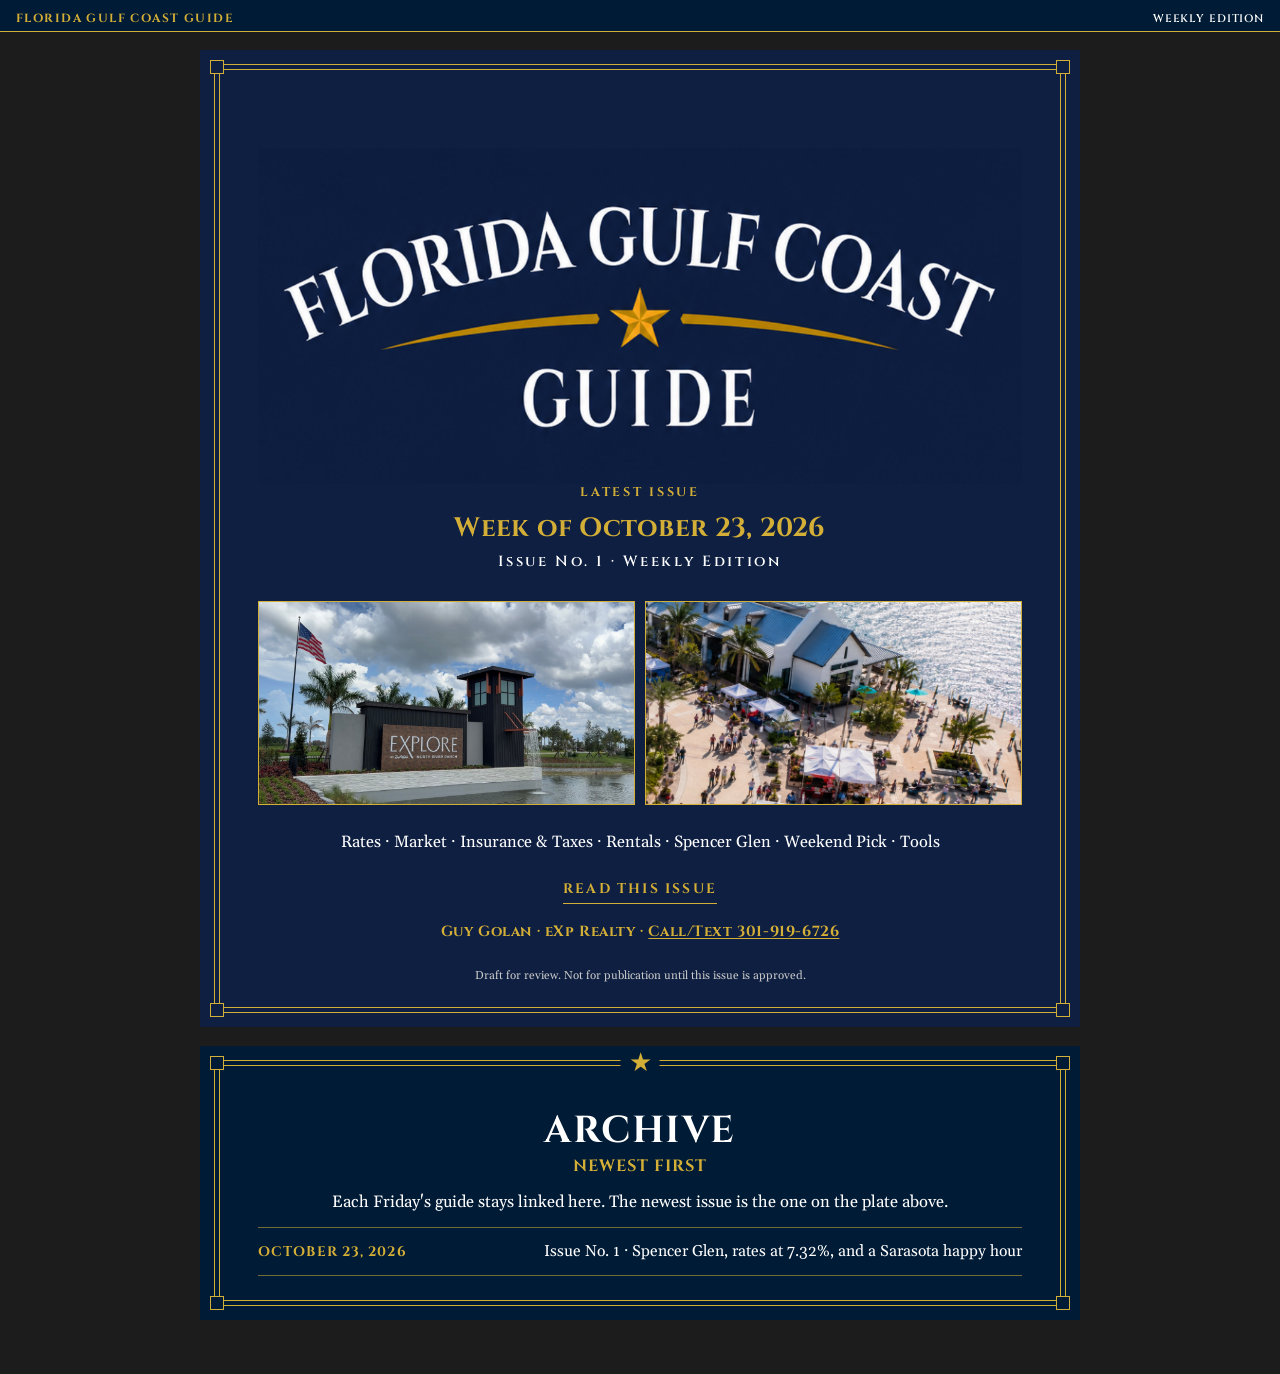
==== index.html @ c6693335 "Add the first web edition of the Gulf Coast Guide Publish the October 23, 2026 issue as static HTML " ====
<!DOCTYPE html>
<html lang="en">
<head>
  <meta charset="utf-8">
  <meta name="viewport" content="width=device-width, initial-scale=1">
  <meta name="robots" content="noindex">
  <meta name="theme-color" content="#001B35">
  <meta name="description" content="Guy Golan's weekly Florida Gulf Coast Guide. Latest issue: week of October 23, 2026.">
  <title>Florida Gulf Coast Guide</title>
  <link rel="stylesheet" href="css/guide.css">
</head>
<body>
  <a class="skip" href="#latest">Skip to the latest issue</a>
  <header class="mast">
    <div class="bar">
      <a class="brand" href="index.html">Florida Gulf Coast Guide</a>
      <p class="bar-meta">Weekly edition</p>
    </div>
  </header>
  <main>
    <article class="plate cover" id="latest">
      <span class="corners" aria-hidden="true"><i></i><i></i><i></i><i></i></span>
      <div class="lead-space"></div>
      <img class="wordmark" src="assets/a_wordmark.png" width="1275" height="560" alt="Florida Gulf Coast Guide">
      <p class="kicker">Latest issue</p>
      <h1>Week of October 23, 2026</h1>
      <p class="issueline">Issue No. 1 · Weekly Edition</p>
      <div class="photos">
        <img src="issues/2026-10-23/images/a_photo_explore.png" width="622" height="354" alt="House with a metal roof and a dock on a canal, palms along the seawall">
        <img src="issues/2026-10-23/images/a_photo_aerial.png" width="676" height="214" alt="Aerial view of a coastal neighborhood with pools and docks">
      </div>
      <p class="contents-line">Rates · Market · Insurance &amp; Taxes · Rentals · Spencer Glen · Weekend Pick · Tools</p>
      <p class="enter-wrap"><a class="enter" href="issues/2026-10-23/index.html">Read this issue</a></p>
      <p class="byline">Guy Golan · eXp Realty · <a href="tel:+13019196726">Call/Text 301-919-6726</a></p>
      <p class="sources">Draft for review. Not for publication until this issue is approved.</p>
    </article>

    <article class="plate" id="archive">
      <span class="star" aria-hidden="true">★</span>
      <span class="corners" aria-hidden="true"><i></i><i></i><i></i><i></i></span>
      <h1>Archive</h1>
      <h2>Newest first</h2>
      <p class="archive-intro">Each Friday's guide stays linked here. The newest issue is the one on the plate above.</p>
      <ol class="archive-list">
        <li>
          <a href="issues/2026-10-23/index.html">
            <span class="when">October 23, 2026</span>
            <span class="what">Issue No. 1 · Spencer Glen, rates at 7.32%, and a Sarasota happy hour</span>
          </a>
        </li>
      </ol>
    </article>
  </main>
</body>
</html>
---- css/guide.css ----
/* Florida Gulf Coast Guide
   Interior #001B35, cover #0E1F41, gold #D4AF37.
   Double gold frame. One star, top center, on interior pages only.
   Photos keep a gold border and stay inside the frame. */

@font-face {
  font-family: Cinzel;
  font-style: normal;
  font-weight: 600;
  font-display: swap;
  src: url("../fonts/cinzel-600.woff2") format("woff2");
}
@font-face {
  font-family: Cinzel;
  font-style: normal;
  font-weight: 700;
  font-display: swap;
  src: url("../fonts/cinzel-700.woff2") format("woff2");
}
@font-face {
  font-family: Gelasio;
  font-style: normal;
  font-weight: 400;
  font-display: swap;
  src: url("../fonts/gelasio-400.woff2") format("woff2");
}
@font-face {
  font-family: Gelasio;
  font-style: normal;
  font-weight: 700;
  font-display: swap;
  src: url("../fonts/gelasio-700.woff2") format("woff2");
}
@font-face {
  font-family: Gelasio;
  font-style: italic;
  font-weight: 400;
  font-display: swap;
  src: url("../fonts/gelasio-400italic.woff2") format("woff2");
}

:root {
  --navy: #001b35;
  --cover: #0e1f41;
  --gold: #d4af37;
  --cream: #f3e9d2;
  --ink: #ffffff;
  --muted: #c9c9c9;
  --slot: #0a2a4a;
  --rule: #3b5170;
  --surround: #1c1c1c;
  --plate: var(--navy);
  color-scheme: dark;
}

* { box-sizing: border-box; }

html { scroll-padding-top: 96px; }

body {
  margin: 0;
  background: var(--surround);
  color: var(--ink);
  font-family: Gelasio, Georgia, "Times New Roman", serif;
  font-size: 16.5px;
  line-height: 1.45;
}

img { max-width: 100%; height: auto; }

a { color: inherit; }

:focus-visible {
  outline: 2px solid var(--gold);
  outline-offset: 3px;
}

::selection {
  background: var(--gold);
  color: var(--navy);
}

.skip {
  position: absolute;
  left: 8px;
  top: 8px;
  transform: translateY(-140%);
  background: var(--gold);
  color: var(--navy);
  font-family: Cinzel, Georgia, serif;
  font-weight: 700;
  padding: 6px 10px;
  z-index: 40;
}
.skip:focus { transform: none; }

/* Site chrome sits outside the plates. */
.mast {
  position: sticky;
  top: 0;
  z-index: 20;
  background: var(--navy);
  border-bottom: 1px solid var(--gold);
}

.bar {
  display: flex;
  justify-content: space-between;
  align-items: baseline;
  gap: 10px 16px;
  flex-wrap: wrap;
  padding: 10px 16px 4px;
}

.brand {
  font-family: Cinzel, Georgia, serif;
  font-weight: 700;
  color: var(--gold);
  text-decoration: none;
  letter-spacing: 0.12em;
  text-transform: uppercase;
  font-size: 0.74rem;
}

.bar-meta {
  margin: 0;
  font-family: Cinzel, Georgia, serif;
  font-size: 0.68rem;
  letter-spacing: 0.08em;
  text-transform: uppercase;
  color: var(--ink);
}

.toc {
  display: flex;
  gap: 16px;
  overflow-x: auto;
  padding: 6px 16px 10px;
  scrollbar-width: thin;
  scrollbar-color: var(--gold) transparent;
}

.toc a {
  flex: 0 0 auto;
  font-family: Cinzel, Georgia, serif;
  font-size: 0.68rem;
  font-weight: 600;
  letter-spacing: 0.08em;
  text-transform: uppercase;
  text-decoration: none;
  color: #f3f3f3;
  padding: 4px 0;
}

.toc a:hover,
.toc a:focus-visible { color: var(--gold); }

@media (max-width: 720px) {
  html { scroll-padding-top: 148px; }
  .bar {
    flex-direction: column;
    align-items: flex-start;
    gap: 2px;
    padding: 8px 12px 2px;
  }
  .brand,
  .bar-meta {
    letter-spacing: 0.04em;
    font-size: 0.68rem;
    white-space: nowrap;
  }
  .toc {
    flex-wrap: wrap;
    row-gap: 2px;
    column-gap: 12px;
    padding: 4px 12px 8px;
  }
}

main { padding-bottom: 36px; }

/* Magazine plate */
.plate {
  --plate: var(--navy);
  position: relative;
  width: min(880px, calc(100% - 20px));
  margin: 18px auto;
  background: var(--plate);
  color: var(--ink);
  padding: 46px 18px 32px;
  container-type: inline-size;
  container-name: plate;
}

.plate.cover { --plate: var(--cover); }

.plate::before,
.plate::after {
  content: "";
  position: absolute;
  border: 1px solid var(--gold);
  pointer-events: none;
  z-index: 3;
}

.plate::before { inset: 8px; }
.plate::after { inset: 12px; }

.corners {
  position: absolute;
  inset: 5px;
  pointer-events: none;
  z-index: 4;
}

.corners i {
  position: absolute;
  width: 11px;
  height: 11px;
  border: 1px solid var(--gold);
  background: var(--plate);
}

.corners i:nth-child(1) { top: 0; left: 0; }
.corners i:nth-child(2) { top: 0; right: 0; }
.corners i:nth-child(3) { bottom: 0; left: 0; }
.corners i:nth-child(4) { bottom: 0; right: 0; }

.star {
  position: absolute;
  top: 1px;
  left: 50%;
  transform: translateX(-50%);
  z-index: 5;
  color: var(--gold);
  background: var(--plate);
  font-family: Georgia, "Times New Roman", serif;
  font-size: 22px;
  line-height: 1;
  padding: 0 7px;
}

@media (min-width: 800px) {
  .plate { padding: 62px 58px 44px; }
  .plate::before { inset: 14px; }
  .plate::after { inset: 19px; }
  .corners { inset: 10px; }
  .corners i { width: 14px; height: 14px; }
  .star { top: 4px; font-size: 26px; padding: 0 8px; }
}

@media (min-width: 960px) {
  .plate.sheet {
    min-height: 1138px;
    display: flex;
    flex-direction: column;
  }
  .plate.sheet .sources { margin-top: auto; }
}

.kicker,
.plate h1,
.plate h2,
.panel h3,
.label,
.big,
.name,
.pull,
.labs,
.disclaimer,
.issueline,
.byline,
.enter,
.tag,
.ix-title,
.when {
  font-family: Cinzel, Georgia, serif;
  font-weight: 700;
}

.kicker {
  margin: 0;
  text-align: center;
  color: var(--gold);
  letter-spacing: 0.22em;
  text-transform: uppercase;
  font-size: 0.78rem;
}

.plate h1 {
  margin: 2px 0 0;
  text-align: center;
  text-transform: uppercase;
  letter-spacing: 0.04em;
  font-size: clamp(1.55rem, 4.4vw, 2.35rem);
  line-height: 1.12;
  text-wrap: balance;
}

.plate h2 {
  margin: 4px 0 14px;
  text-align: center;
  text-transform: uppercase;
  color: var(--gold);
  letter-spacing: 0.06em;
  font-size: clamp(0.82rem, 2vw, 1.02rem);
  line-height: 1.3;
  text-wrap: balance;
}

.feature-page h1 { font-size: clamp(1.45rem, 3.6vw, 2.05rem); }
.feature-page h2 { margin-bottom: 4px; }

.cover h1 {
  text-transform: none;
  color: var(--gold);
  font-size: clamp(1.25rem, 3vw, 1.65rem);
  margin-top: 12px;
  letter-spacing: 0.01em;
}

.subdeck {
  margin: 0 0 14px;
  text-align: center;
  font-style: italic;
  color: #e9dcb0;
  font-size: 1.02rem;
}

.lead-space { height: 8px; }
@media (min-width: 800px) {
  .lead-space { height: 36px; }
}

.wordmark { display: block; width: 100%; height: auto; }

.issueline {
  margin: 8px 0 0;
  text-align: center;
  letter-spacing: 0.18em;
  font-size: 0.92rem;
  font-weight: 600;
}

.photos {
  display: grid;
  grid-template-columns: 1fr 1fr;
  gap: 10px;
  margin-top: 28px;
}

.photos img {
  width: 100%;
  aspect-ratio: 1.84 / 1;
  object-fit: cover;
  border: 1.5px solid var(--gold);
  display: block;
}

.contents-line,
.byline {
  text-align: center;
}

.contents-line {
  margin: 26px 0 0;
  font-size: 1.02rem;
}

.byline {
  margin: 16px 0 0;
  color: var(--gold);
  letter-spacing: 0.04em;
  font-size: 0.92rem;
}

.byline a,
.contact a,
.hours a,
.url a,
.also a {
  color: var(--gold);
  text-underline-offset: 2px;
}

.enter-wrap { text-align: center; margin-top: 22px; }

.enter {
  display: inline-block;
  color: var(--gold);
  text-decoration: none;
  letter-spacing: 0.16em;
  text-transform: uppercase;
  font-size: 0.86rem;
  border-bottom: 1px solid var(--gold);
  padding-bottom: 3px;
}

.enter:hover { color: var(--ink); }

.sources {
  margin: 18px 0 0;
  padding-top: 8px;
  text-align: center;
  color: var(--muted);
  font-size: 0.72rem;
  line-height: 1.35;
}

/* Gold outline panels used on the data pages in v8. */
.panel {
  border: 1.5px solid var(--gold);
  padding: 9px 12px;
  min-width: 0;
}

.panel h3 {
  margin: 0 0 4px;
  color: var(--gold);
  text-transform: uppercase;
  letter-spacing: 0.04em;
  font-size: 0.86rem;
  line-height: 1.25;
}

.panel p { margin: 0; }
.panel a { color: var(--gold); text-underline-offset: 2px; }

.stack { display: grid; gap: 10px; }
.g2, .g3 { display: grid; gap: 10px; }

.center { text-align: center; }

.big {
  color: var(--gold);
  font-size: clamp(1.7rem, 4vw, 2.15rem);
  line-height: 1.05;
  margin: 2px 0 4px;
}

.name {
  color: var(--gold);
  font-size: 1.12rem;
  margin: 0 0 2px;
}

.tag {
  color: var(--gold);
  font-size: 0.72rem;
  font-weight: 700;
  letter-spacing: 0.03em;
  border: 1px solid var(--gold);
  padding: 0 4px;
  line-height: 1.45;
  white-space: normal;
}

.headshot {
  width: 100%;
  max-width: 260px;
  height: auto;
  display: block;
  margin-inline: auto;
  border: 1.5px solid var(--gold);
}

.namecard { margin-top: 8px; }

.contact {
  margin: 8px 0 0;
  text-align: center;
  font-size: 0.98rem;
}

.profile { display: grid; gap: 0; }
.profile > .panel:first-child { margin-bottom: 10px; }

.index { display: grid; }

.index a {
  display: flex;
  gap: 10px;
  align-items: flex-start;
  text-decoration: none;
  color: inherit;
  padding: 5px 0;
}

.index a:hover .ix-title,
.index a:focus-visible .ix-title { color: var(--gold); }

.mark {
  width: 1.5rem;
  flex: 0 0 1.5rem;
  color: var(--gold);
  font-size: 1.15rem;
  line-height: 1.2;
  text-align: center;
  font-family: Georgia, "Segoe UI Symbol", "Noto Sans Symbols 2", sans-serif;
}

.ix-title {
  display: block;
  font-size: 0.86rem;
  letter-spacing: 0.04em;
  text-transform: uppercase;
}

.ix-deck { display: block; font-size: 0.98rem; }

table { border-collapse: collapse; }

.kv { width: 100%; font-size: 0.98rem; }
.kv td {
  border-bottom: 1px solid var(--rule);
  padding: 4px 4px 4px 0;
  vertical-align: top;
  text-align: left;
}
.kv td:first-child { width: 46%; padding-right: 8px; }
.kv tr:last-child td { border-bottom: 0; }

.scroll { max-width: 100%; overflow-x: auto; }

.rents {
  width: 100%;
  min-width: 540px;
  font-size: 0.95rem;
}
.rents th,
.rents td {
  border-bottom: 1px solid var(--rule);
  padding: 4px 6px 4px 0;
  text-align: left;
  vertical-align: top;
}
.rents th {
  color: var(--gold);
  font-family: Cinzel, Georgia, serif;
  font-weight: 700;
  font-size: 0.72rem;
  letter-spacing: 0.04em;
}
.rents tr:last-child td { border-bottom: 0; }

.pending-note { margin-top: 6px; font-size: 0.92rem; }

.chart {
  display: flex;
  align-items: flex-end;
  justify-content: space-around;
  height: 188px;
  border-bottom: 1.5px solid var(--gold);
  padding: 0 6px;
  margin-top: 8px;
}

.chart-bar {
  width: 22%;
  max-width: 84px;
  display: flex;
  flex-direction: column;
  align-items: center;
  justify-content: flex-end;
  text-align: center;
}

.val {
  font-weight: 700;
  font-size: 0.86rem;
  line-height: 1.2;
}

.col {
  display: block;
  width: 100%;
  margin-top: 4px;
  min-height: 3px;
}
.col.gold { background: var(--gold); }
.col.cream { background: var(--cream); }

.labs {
  display: flex;
  justify-content: space-around;
  text-align: center;
  gap: 6px;
  margin-top: 6px;
  font-size: 0.7rem;
  font-weight: 600;
  letter-spacing: 0.03em;
  line-height: 1.25;
}
.labs span { flex: 1; }

.disclaimer {
  text-align: center;
  color: var(--gold);
  font-size: 0.78rem;
  letter-spacing: 0.04em;
  margin: 8px 0 0;
}

.chart-note { margin-top: 8px; }

/* Feature pages: open type, no panels around the story. */
.feature {
  display: flex;
  flex-direction: column;
  gap: 16px;
  margin-top: 12px;
}

figure { margin: 0; }

figcaption {
  margin-top: 5px;
  font-family: Cinzel, Georgia, serif;
  font-weight: 600;
  font-size: 0.7rem;
  letter-spacing: 0.08em;
  color: var(--gold);
  line-height: 1.35;
}

.frame-img {
  display: block;
  width: 100%;
  object-fit: cover;
  border: 1px solid var(--gold);
  background: var(--slot);
}

.hero .frame-img { aspect-ratio: 4.3 / 2.55; }
.club .frame-img { aspect-ratio: 3.3 / 3; }
.streets .frame-img { aspect-ratio: 3.9 / 1.48; }

.ph {
  border: 1px solid var(--gold);
  background: var(--slot);
  color: var(--gold);
  display: flex;
  align-items: center;
  justify-content: center;
  text-align: center;
  font-family: Cinzel, Georgia, serif;
  font-weight: 600;
  font-size: 0.92rem;
  letter-spacing: 0.03em;
  line-height: 1.35;
  padding: 12px;
}

.dish .ph { aspect-ratio: 3.95 / 3.35; min-height: 180px; }
.cocktail .ph { aspect-ratio: 3.55 / 2.45; min-height: 150px; }
.room .ph { min-height: 92px; }

.label {
  margin: 0 0 4px;
  color: var(--gold);
  font-size: 0.78rem;
  letter-spacing: 0.16em;
  text-transform: uppercase;
}

.copy p { margin: 0; }

.rule {
  display: block;
  width: 7.2rem;
  border: 0;
  border-top: 1px solid var(--gold);
  margin: 10px 0;
}

.dropcap {
  float: left;
  font-family: Cinzel, Georgia, serif;
  font-weight: 700;
  color: var(--gold);
  font-size: 2.65rem;
  line-height: 0.78;
  padding: 0.1em 0.08em 0 0;
}

.pull {
  margin: 14px 0 0;
  padding: 8px 2px;
  border-top: 1px solid var(--gold);
  border-bottom: 1px solid var(--gold);
  color: var(--gold);
  text-align: center;
  font-size: 0.95rem;
  line-height: 1.35;
  letter-spacing: 0.02em;
}

.note {
  text-align: center;
  color: var(--gold);
  font-style: italic;
  font-size: 0.92rem;
}

.tool {
  display: flex;
  gap: 14px;
  align-items: center;
}

.qr {
  width: 112px;
  height: 112px;
  flex: 0 0 112px;
  border: 2px solid var(--gold);
  background: #fff;
  object-fit: contain;
}

.qr.pending {
  display: flex;
  align-items: center;
  justify-content: center;
  text-align: center;
  border-style: dashed;
  background: var(--slot);
  color: var(--gold);
  font-family: Cinzel, Georgia, serif;
  font-weight: 700;
  font-size: 0.68rem;
  letter-spacing: 0.04em;
  line-height: 1.3;
  padding: 6px;
}

.url {
  margin-top: 4px;
  color: var(--gold);
  font-size: 0.78rem;
  overflow-wrap: anywhere;
}

.archive-intro { margin: 0 0 8px; text-align: center; }

.archive-list {
  list-style: none;
  margin: 12px 0 0;
  padding: 0;
}

.archive-list a {
  display: flex;
  flex-direction: column;
  gap: 2px;
  text-decoration: none;
  padding: 12px 0;
  border-top: 1px solid rgba(212, 175, 55, 0.55);
}

.archive-list li:last-child a { border-bottom: 1px solid rgba(212, 175, 55, 0.55); }

.when {
  color: var(--gold);
  letter-spacing: 0.08em;
  text-transform: uppercase;
  font-size: 0.86rem;
}

.what { font-size: 0.98rem; }

.archive-list a:hover .when { color: var(--ink); }

@container plate (max-width: 460px) {
  .qr { width: 92px; height: 92px; flex-basis: 92px; }
  .photos { gap: 8px; }
  .val { font-size: 0.75rem; }
  .labs { font-size: 0.62rem; }
}

@container plate (min-width: 640px) {
  .g2 { grid-template-columns: 1fr 1fr; }
  .contents {
    display: grid;
    grid-template-columns: 1fr 2.05fr;
    gap: 22px;
    align-items: start;
  }
  .archive-list a {
    flex-direction: row;
    justify-content: space-between;
    align-items: baseline;
    gap: 18px;
  }
  .room .ph { aspect-ratio: 4.2 / 1; min-height: 0; }
}

@container plate (max-width: 639px) {
  .rents { min-width: 0; font-size: 0.95rem; }
  .rents thead { display: none; }
  .rents,
  .rents tbody,
  .rents tr,
  .rents td { display: block; width: auto; }
  .rents tr {
    padding: 8px 0 6px;
    border-bottom: 1px solid var(--rule);
  }
  .rents tr:last-child { border-bottom: 0; padding-bottom: 0; }
  .rents td {
    border: 0;
    padding: 1px 0 1px 6.2rem;
    position: relative;
    min-height: 1.2em;
  }
  .rents td:first-child {
    padding-left: 0;
    font-family: Cinzel, Georgia, serif;
    font-weight: 700;
    color: var(--gold);
    font-size: 0.78rem;
    letter-spacing: 0.04em;
    margin-bottom: 2px;
  }
  .rents td:not(:first-child)::before {
    content: attr(data-label);
    position: absolute;
    left: 0;
    top: 1px;
    font-family: Cinzel, Georgia, serif;
    font-weight: 700;
    color: var(--gold);
    font-size: 0.68rem;
    letter-spacing: 0.04em;
  }
}

@container plate (min-width: 720px) {
  .g3 { grid-template-columns: 1fr 1fr 1fr; }

  /* Print collage: hero on the left, clubhouse overlapping it. */
  .spencer {
    position: relative;
    display: block;
    height: 760px;
  }
  .spencer .hero,
  .spencer .buzz,
  .spencer .homes,
  .spencer .club,
  .spencer .streets,
  .spencer .also { position: absolute; }
  .spencer .hero { left: 0; top: 0; width: 58%; }
  .spencer .hero .frame-img { height: 236px; aspect-ratio: auto; }
  .spencer .hero figcaption { max-width: 78%; }
  .spencer .buzz { left: 62%; top: 0; width: 38%; }
  .spencer .club { left: 50%; top: 214px; width: 48%; z-index: 1; }
  .spencer .club .frame-img { height: 268px; aspect-ratio: auto; }
  .spencer .homes { left: 0; top: 292px; width: 48%; }
  .spencer .streets { left: 0; top: 548px; width: 52%; }
  .spencer .streets .frame-img { height: 132px; aspect-ratio: auto; }
  .spencer .also { left: 56%; top: 548px; width: 44%; }

  /* Opposite zigzag: dish on the right, cocktail overlapping it. */
  .social {
    position: relative;
    display: block;
    height: 800px;
  }
  .social .lede,
  .social .dish,
  .social .cocktail,
  .social .hours,
  .social .landings,
  .social .room,
  .social .note { position: absolute; }
  .social .lede { left: 0; top: 0; width: 42%; }
  .social .dish { right: 0; top: 0; width: 56%; }
  .social .dish .ph { height: 318px; aspect-ratio: auto; min-height: 0; }
  .social .dish figcaption { margin-left: 16%; }
  .social .cocktail { left: 0; top: 286px; width: 50%; z-index: 1; }
  .social .cocktail .ph { height: 214px; aspect-ratio: auto; min-height: 0; }
  .social .hours { left: 52%; top: 352px; width: 48%; }
  .social .landings { left: 0; top: 640px; width: 40%; }
  .social .room { right: 0; top: 630px; width: 56%; }
  .social .room .ph { height: 92px; aspect-ratio: auto; min-height: 0; }
  .social .note { left: 0; right: 0; top: auto; bottom: 0; margin: 0; }

  .overlap .frame-img,
  .overlap .ph {
    box-shadow: 0 0 0 6px var(--plate);
  }
}

@media print {
  body { background: #fff; }
  .mast, .skip { display: none !important; }
  .plate {
    width: auto;
    max-width: none;
    margin: 0;
    break-after: page;
    page-break-after: always;
    -webkit-print-color-adjust: exact;
    print-color-adjust: exact;
  }
  .plate.sheet { min-height: 10.6in; }
}
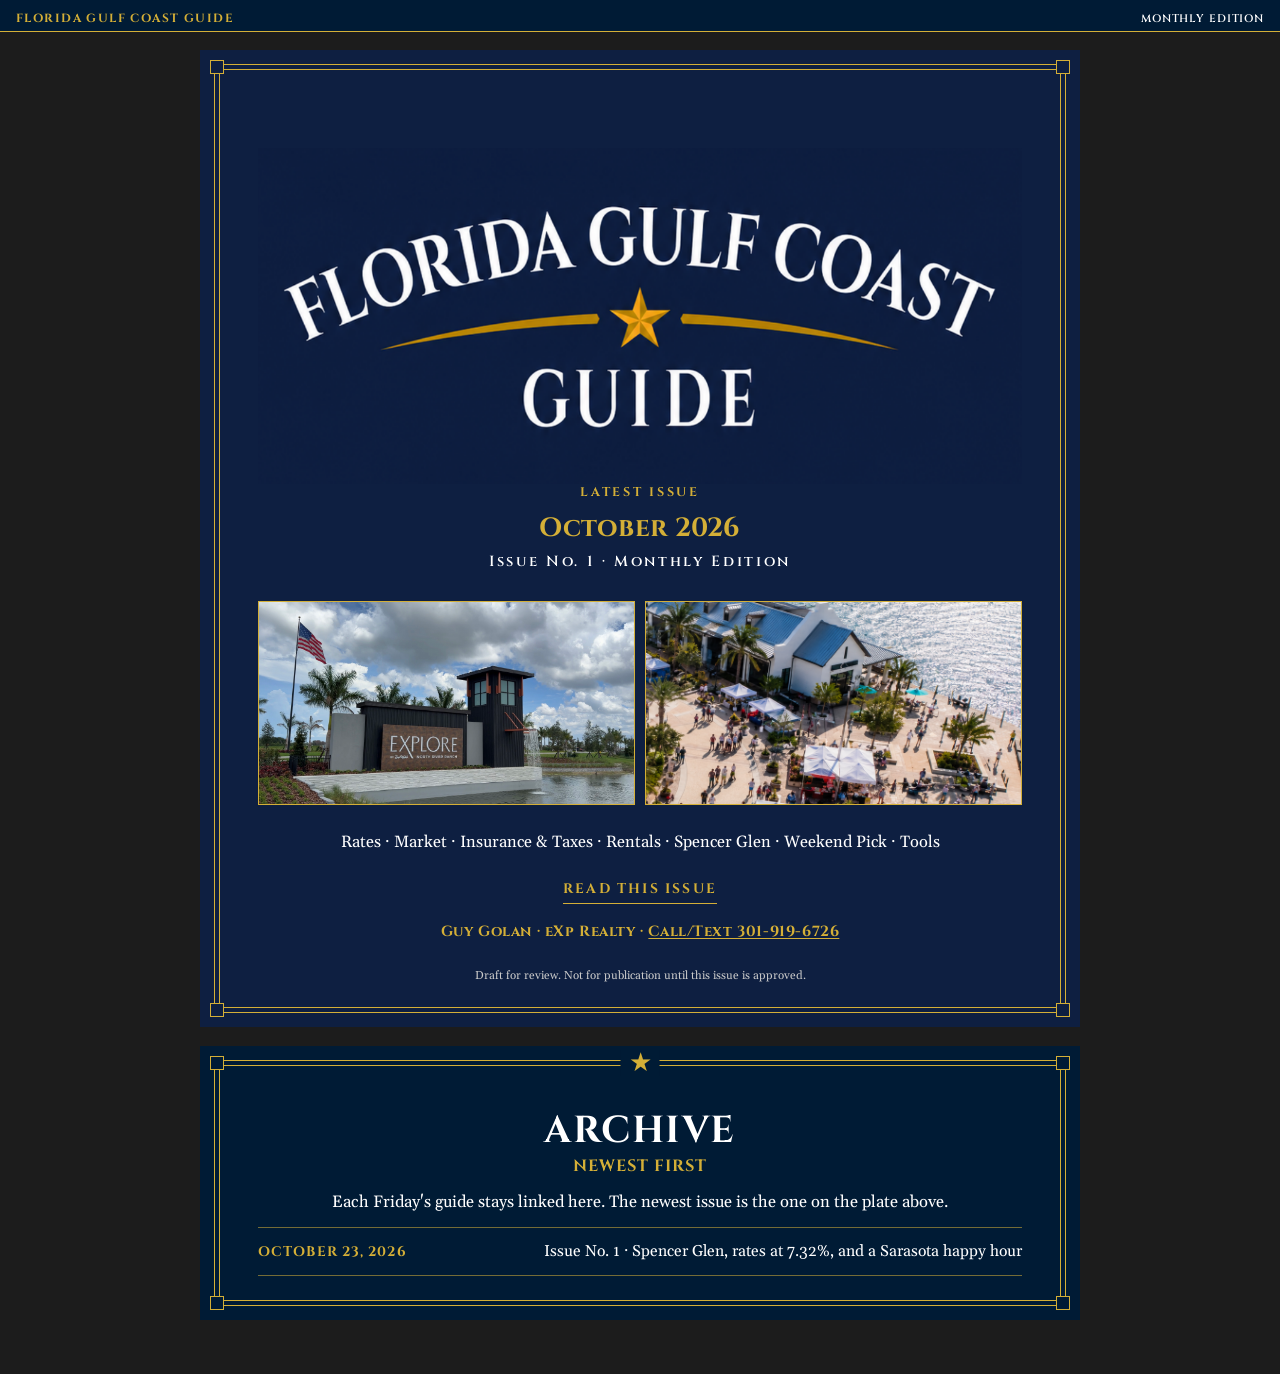
==== commit a5e2364d: "Call the guide a monthly edition Update the front door, the October 2026 issue, and the README from " ====
--- a/index.html
+++ b/index.html
@@ -5,7 +5,7 @@
   <meta name="viewport" content="width=device-width, initial-scale=1">
   <meta name="robots" content="noindex">
   <meta name="theme-color" content="#001B35">
-  <meta name="description" content="Guy Golan's weekly Florida Gulf Coast Guide. Latest issue: week of October 23, 2026.">
+  <meta name="description" content="Guy Golan's weekly Florida Gulf Coast Guide. Latest issue: October 2026.">
   <title>Florida Gulf Coast Guide</title>
   <link rel="stylesheet" href="css/guide.css">
 </head>
@@ -14,7 +14,7 @@
   <header class="mast">
     <div class="bar">
       <a class="brand" href="index.html">Florida Gulf Coast Guide</a>
-      <p class="bar-meta">Weekly edition</p>
+      <p class="bar-meta">Monthly Edition</p>
     </div>
   </header>
   <main>
@@ -23,8 +23,8 @@
       <div class="lead-space"></div>
       <img class="wordmark" src="assets/a_wordmark.png" width="1275" height="560" alt="Florida Gulf Coast Guide">
       <p class="kicker">Latest issue</p>
-      <h1>Week of October 23, 2026</h1>
-      <p class="issueline">Issue No. 1 · Weekly Edition</p>
+      <h1>October 2026</h1>
+      <p class="issueline">Issue No. 1 · Monthly Edition</p>
       <div class="photos">
         <img src="issues/2026-10-23/images/a_photo_explore.png" width="622" height="354" alt="House with a metal roof and a dock on a canal, palms along the seawall">
         <img src="issues/2026-10-23/images/a_photo_aerial.png" width="676" height="214" alt="Aerial view of a coastal neighborhood with pools and docks">
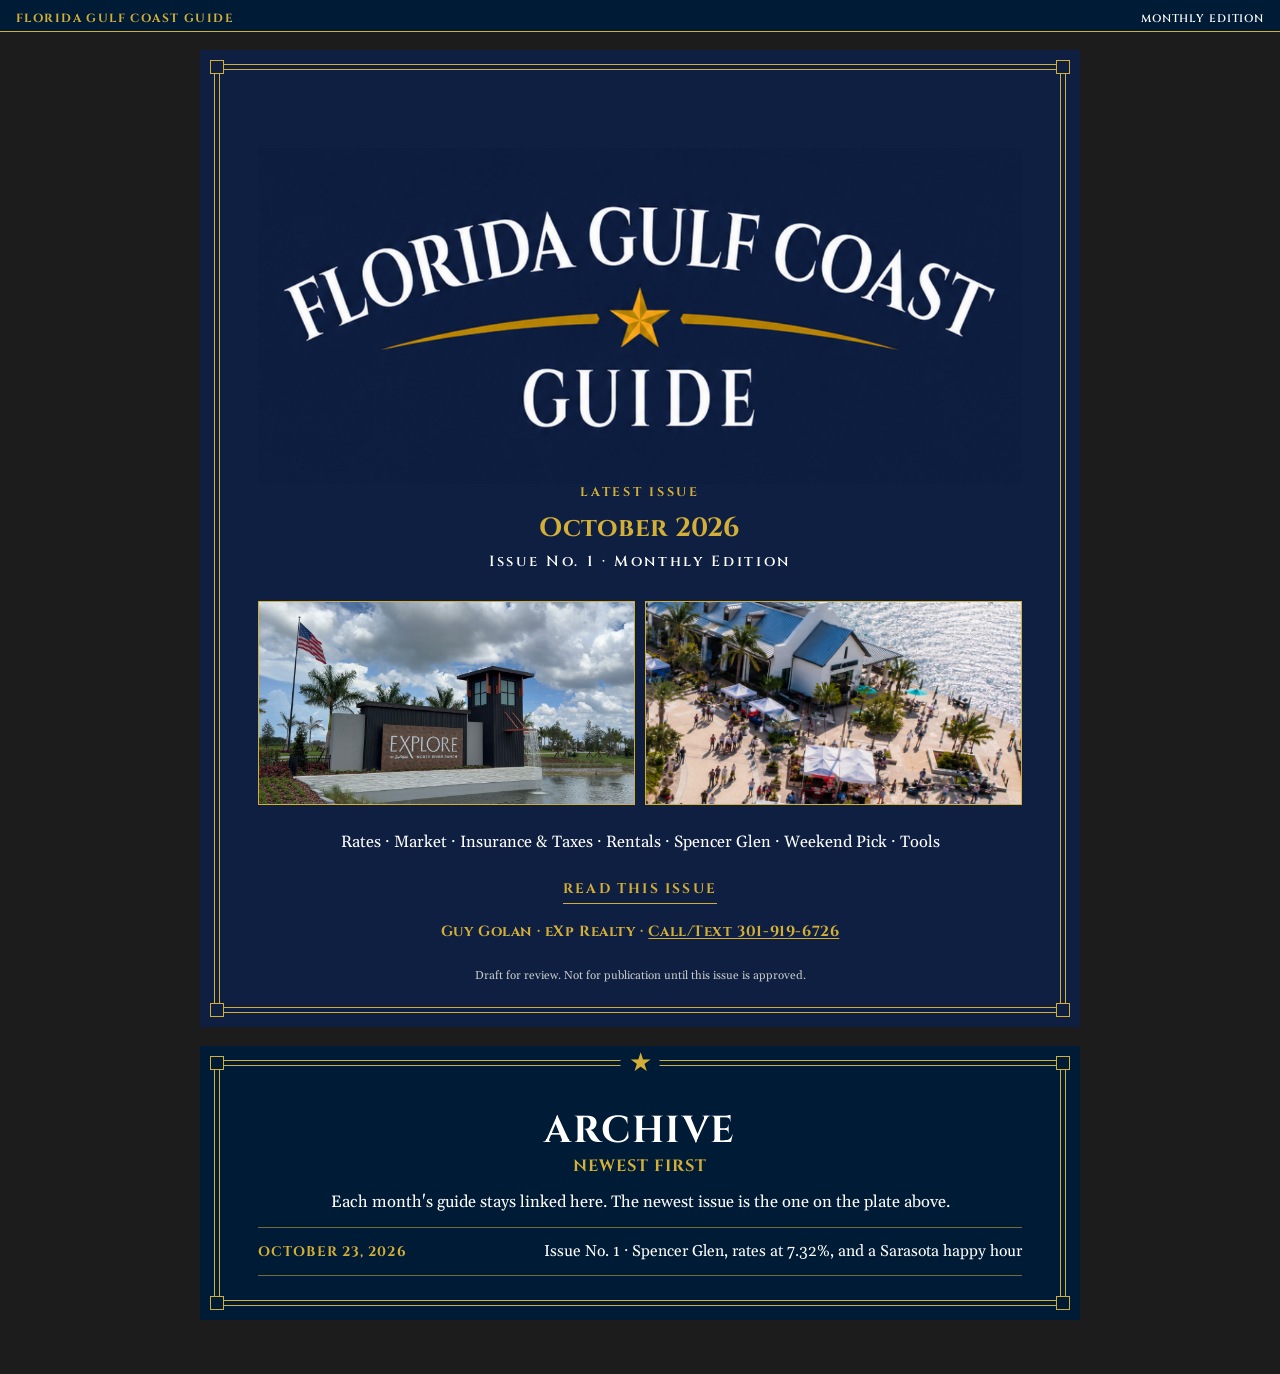
==== commit e32371af: "Finish the monthly wording on the live pages Rename the Market Snapshot anchor to this-month and upd" ====
--- a/index.html
+++ b/index.html
@@ -5,7 +5,7 @@
   <meta name="viewport" content="width=device-width, initial-scale=1">
   <meta name="robots" content="noindex">
   <meta name="theme-color" content="#001B35">
-  <meta name="description" content="Guy Golan's weekly Florida Gulf Coast Guide. Latest issue: October 2026.">
+  <meta name="description" content="Guy Golan's monthly Florida Gulf Coast Guide. Latest issue: October 2026.">
   <title>Florida Gulf Coast Guide</title>
   <link rel="stylesheet" href="css/guide.css">
 </head>
@@ -40,7 +40,7 @@
       <span class="corners" aria-hidden="true"><i></i><i></i><i></i><i></i></span>
       <h1>Archive</h1>
       <h2>Newest first</h2>
-      <p class="archive-intro">Each Friday's guide stays linked here. The newest issue is the one on the plate above.</p>
+      <p class="archive-intro">Each month's guide stays linked here. The newest issue is the one on the plate above.</p>
       <ol class="archive-list">
         <li>
           <a href="issues/2026-10-23/index.html">
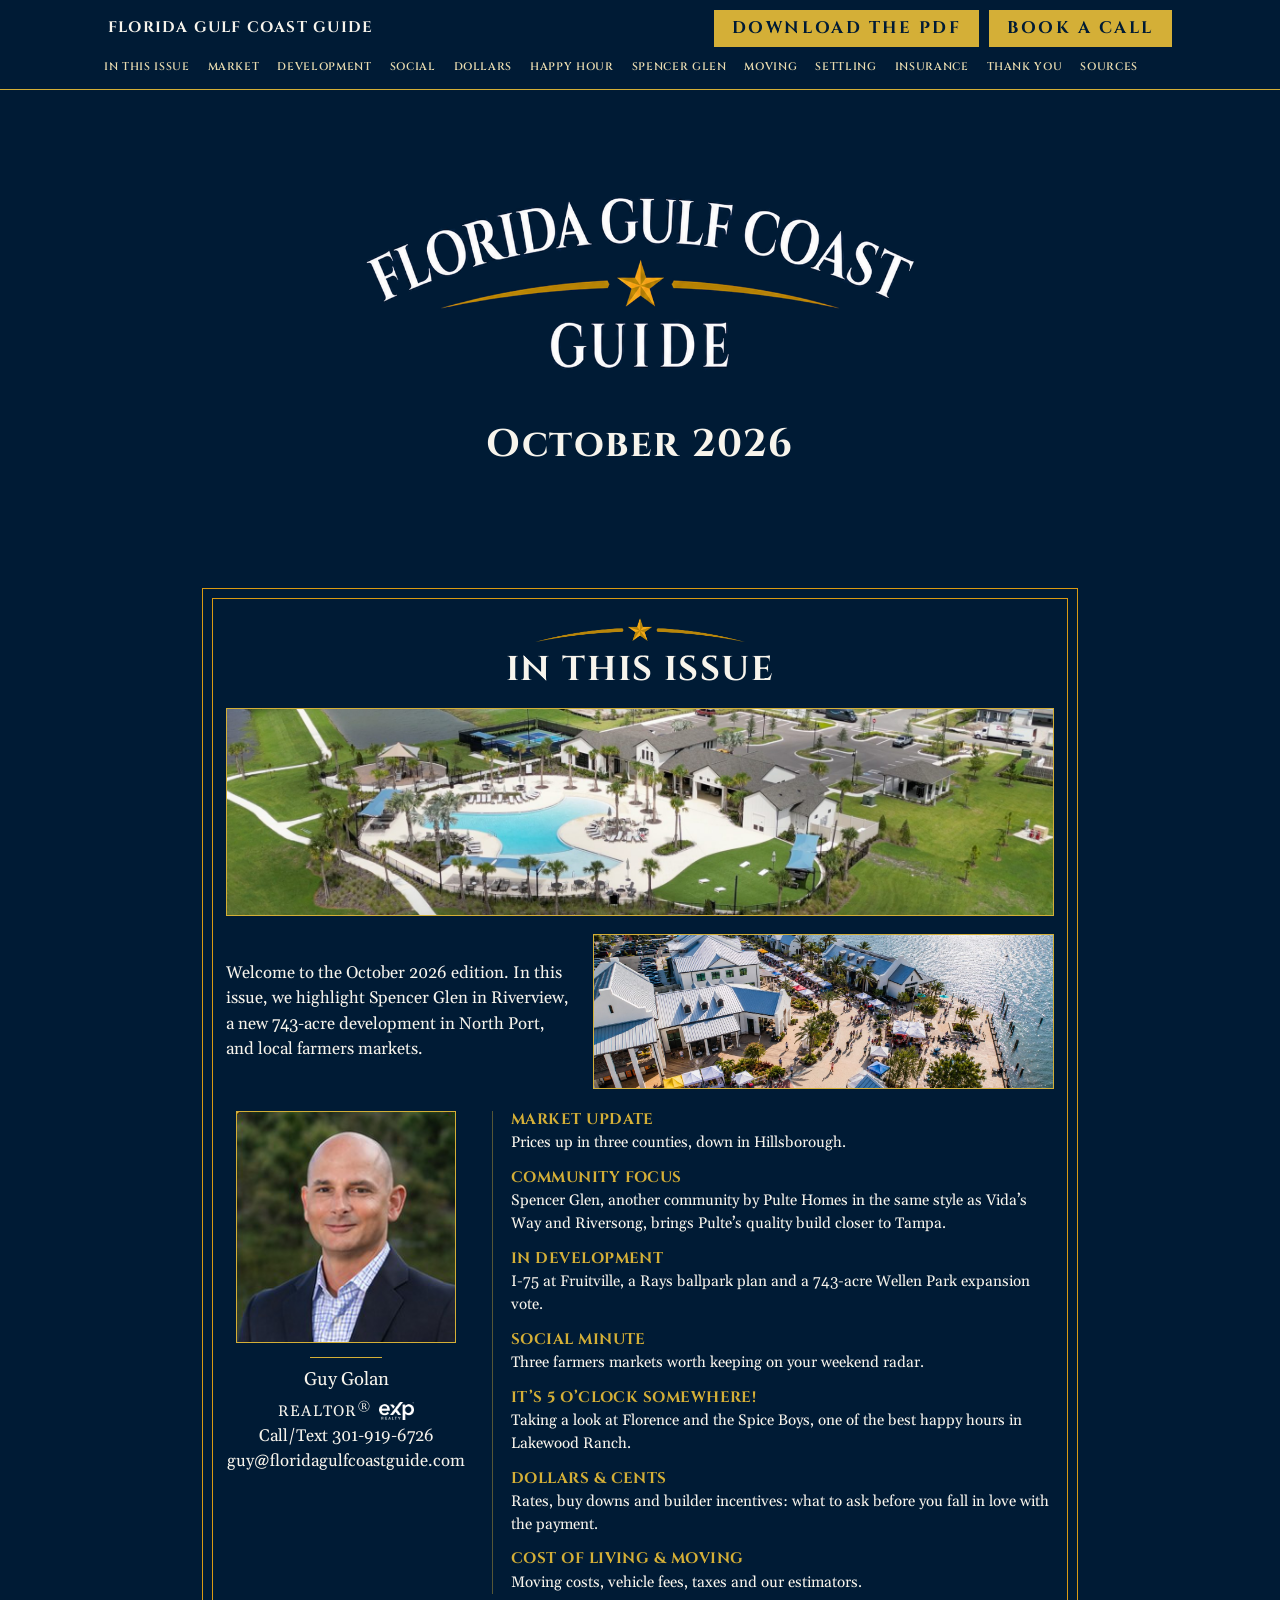
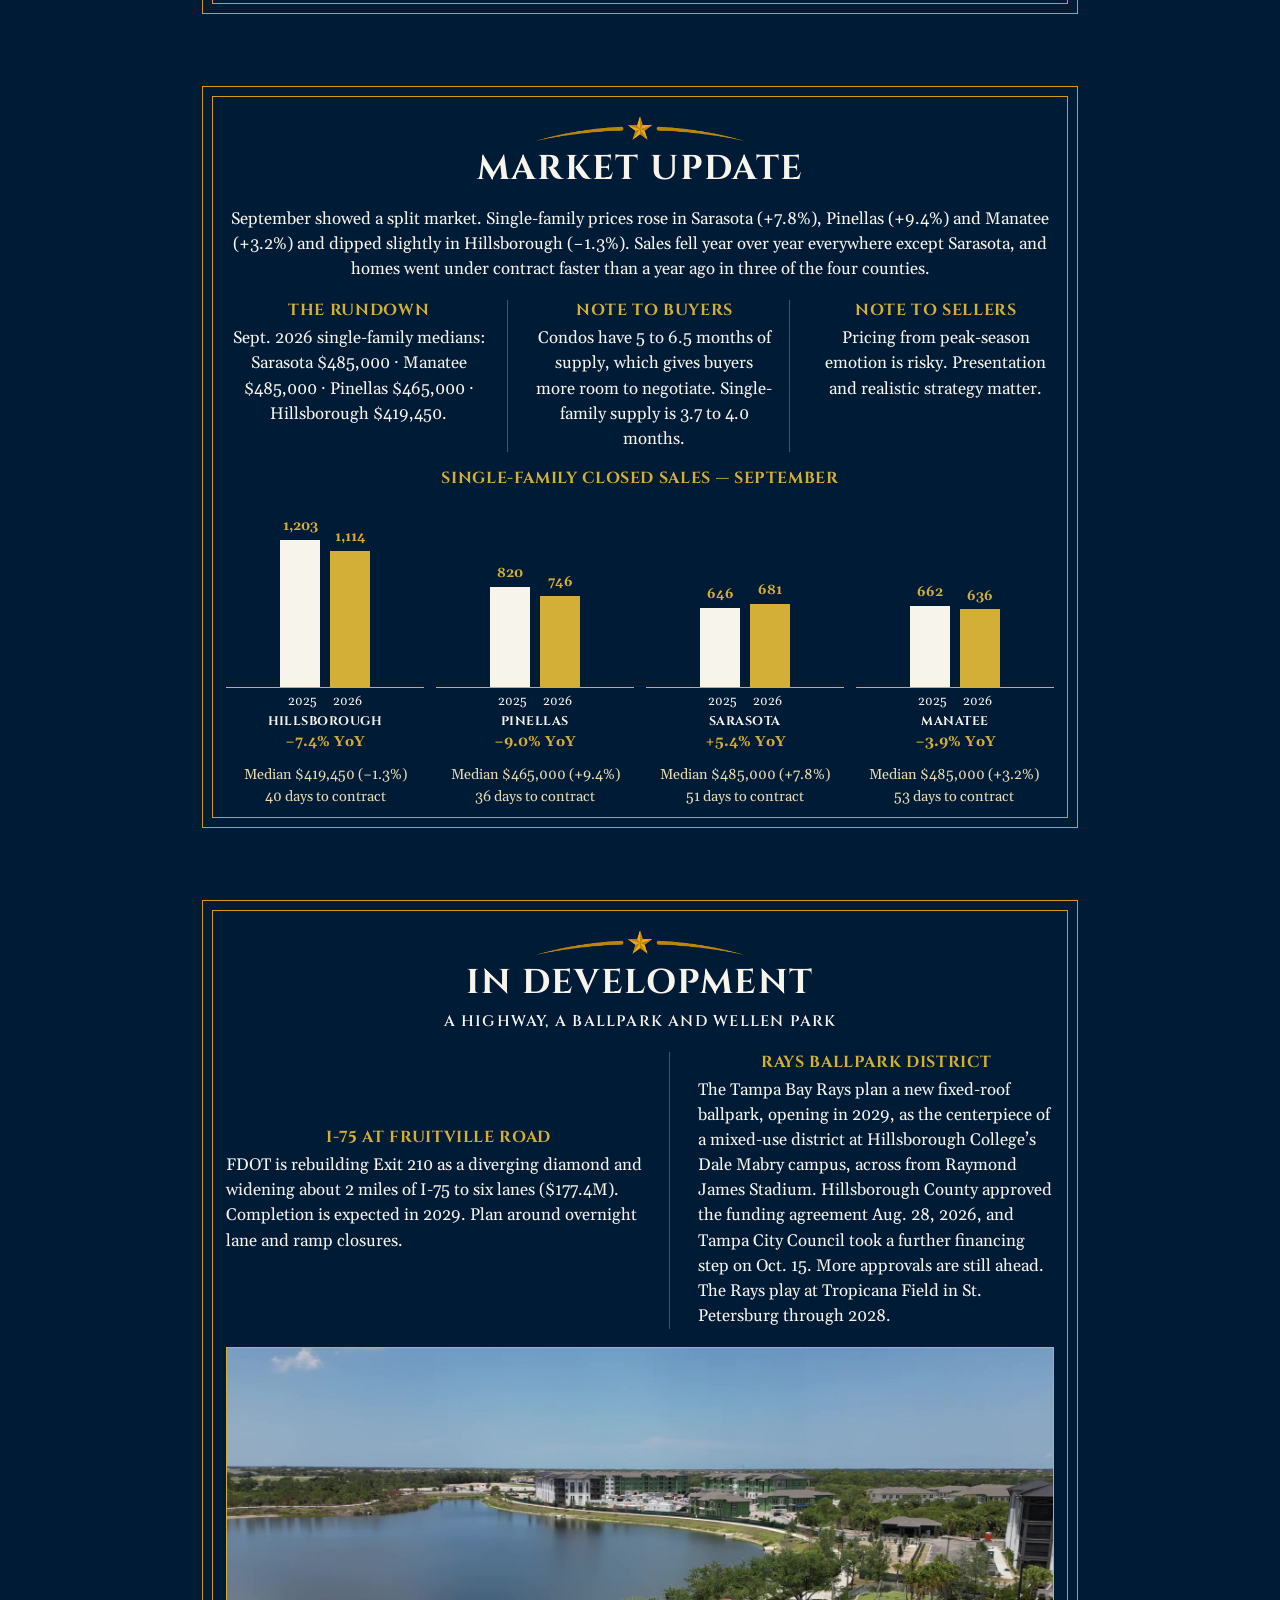
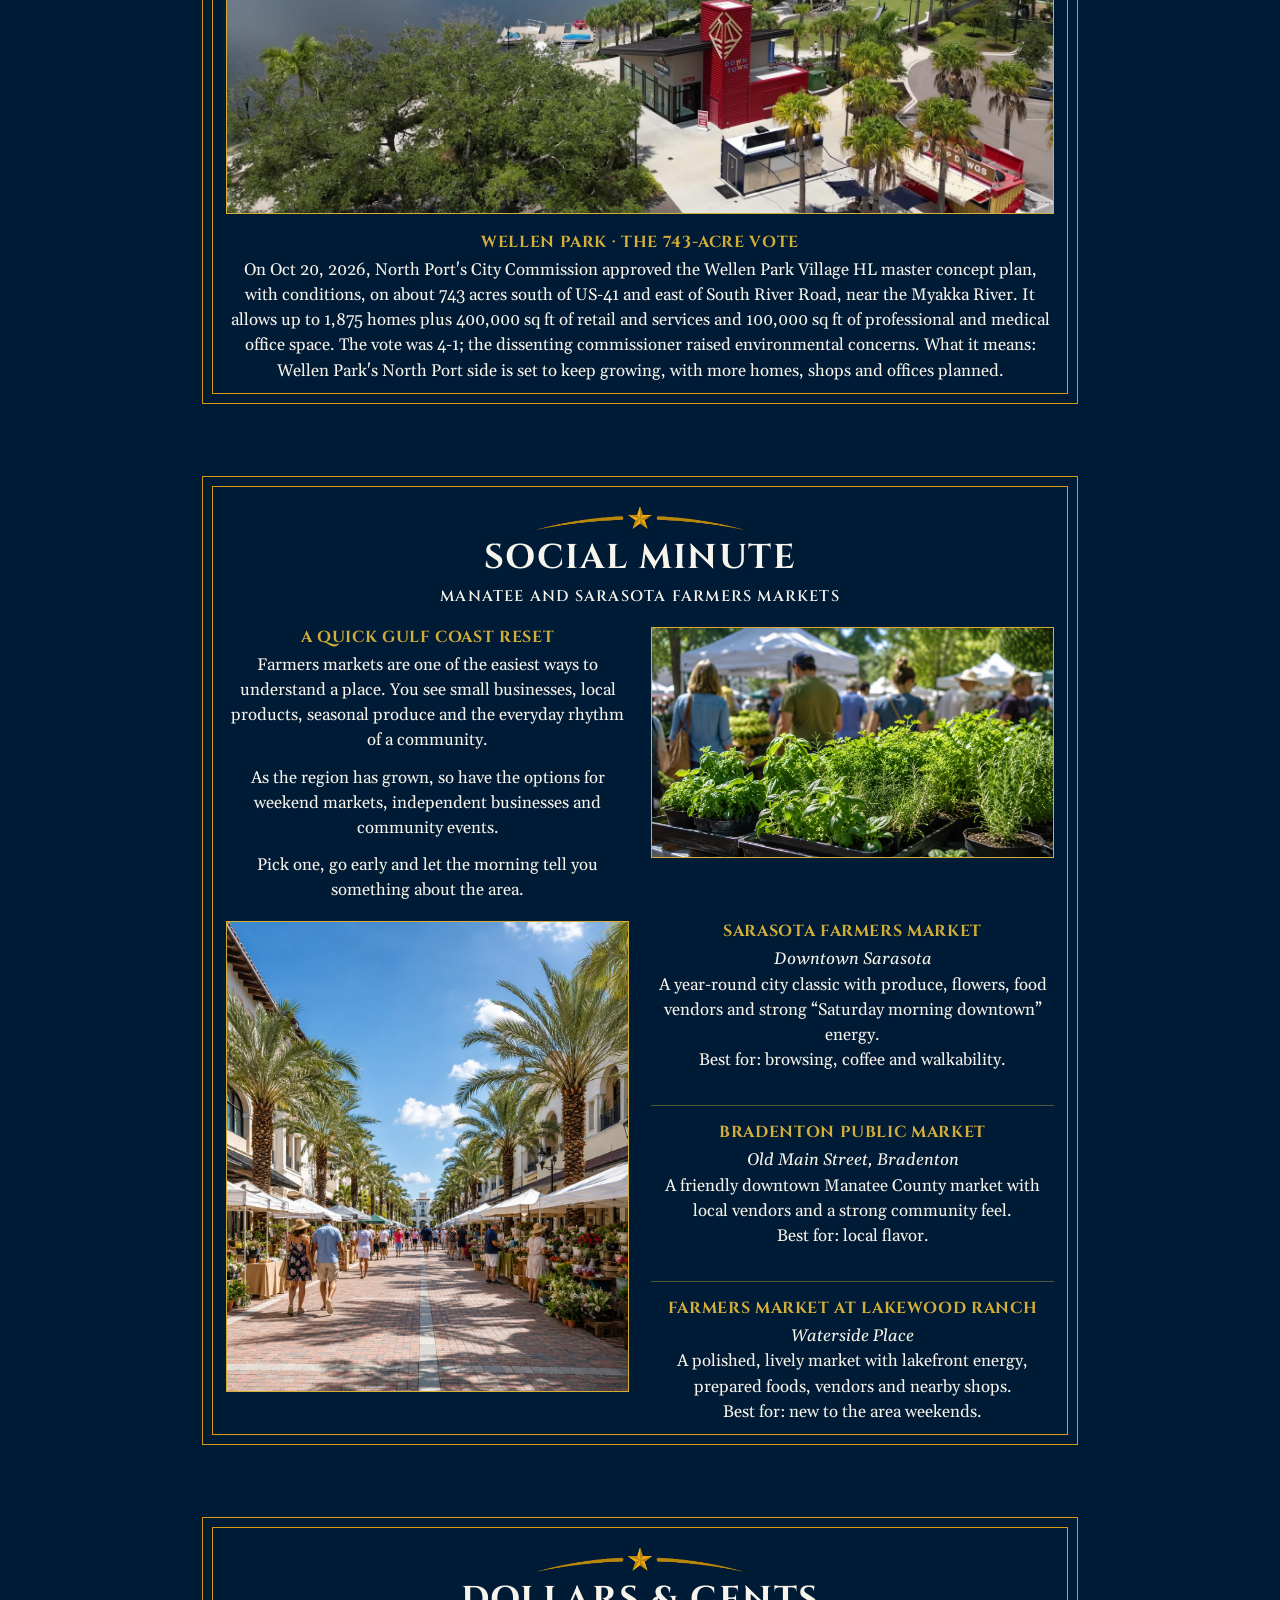
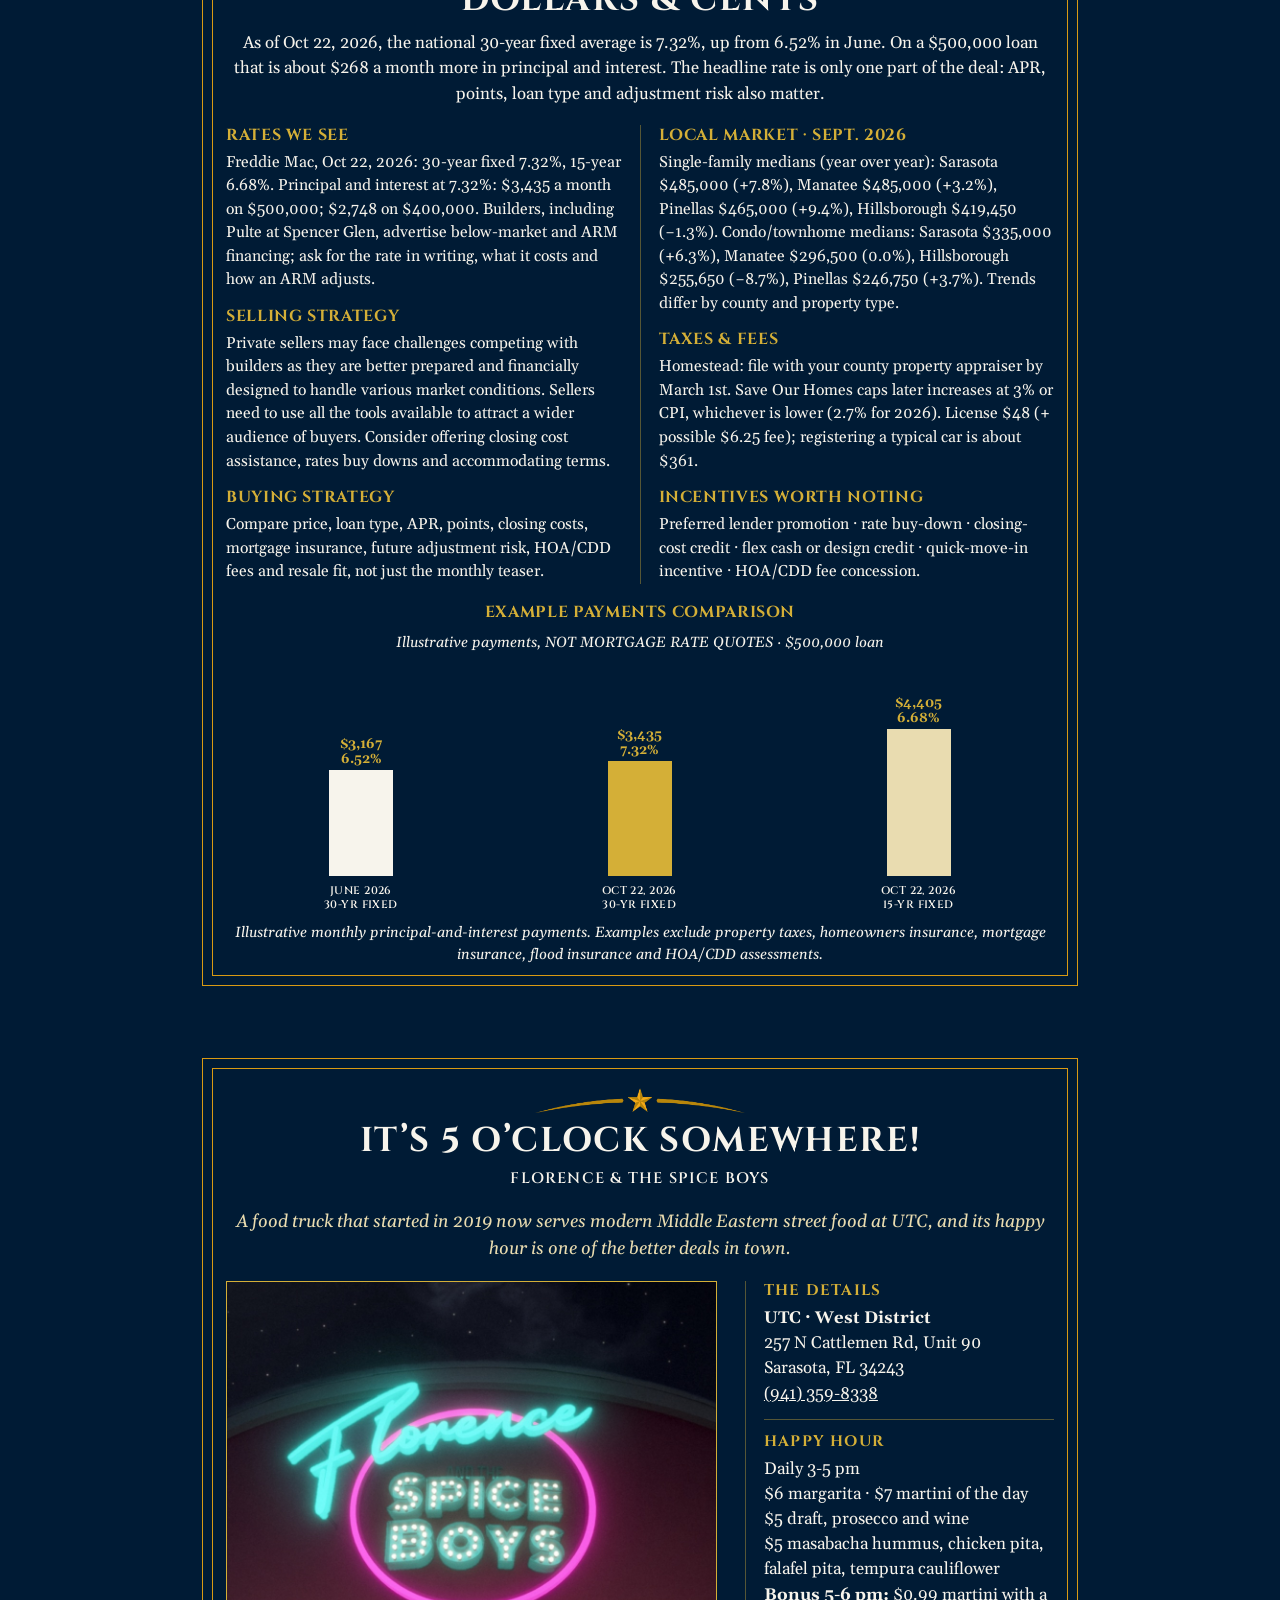
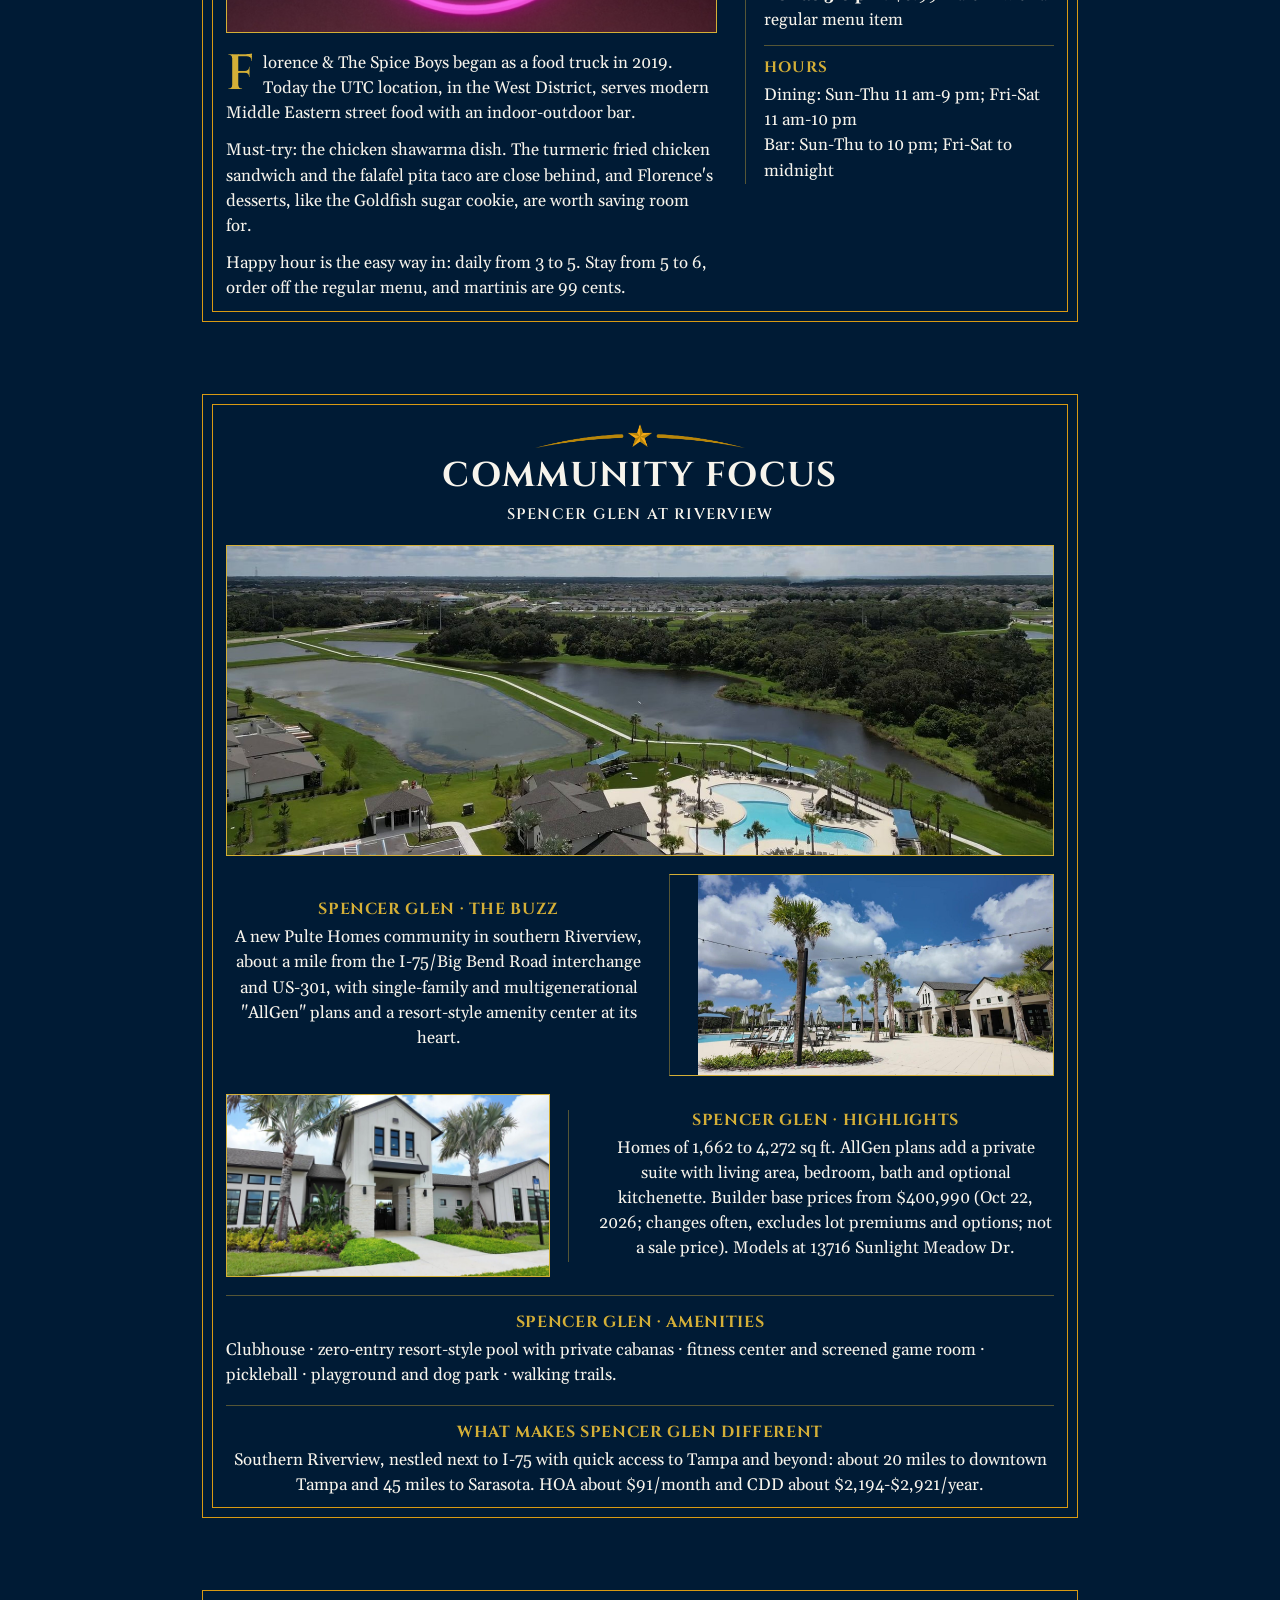
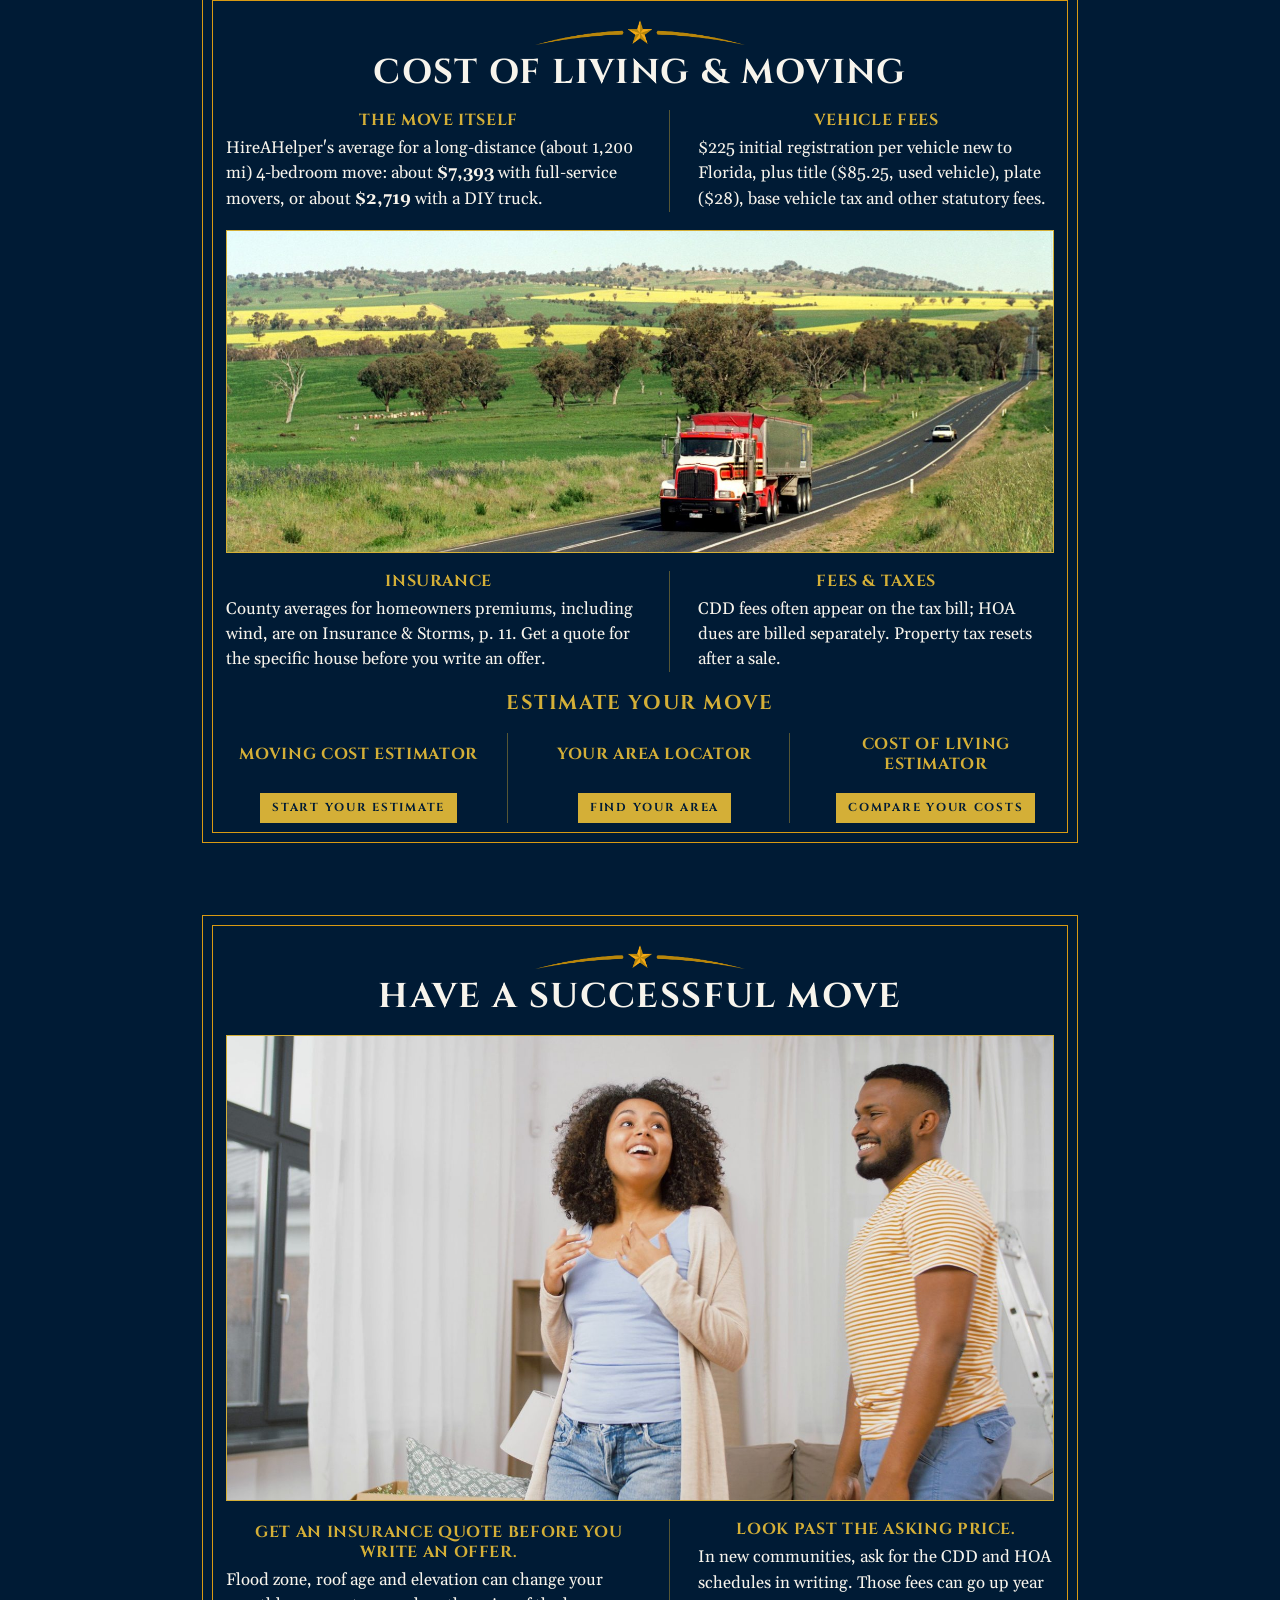
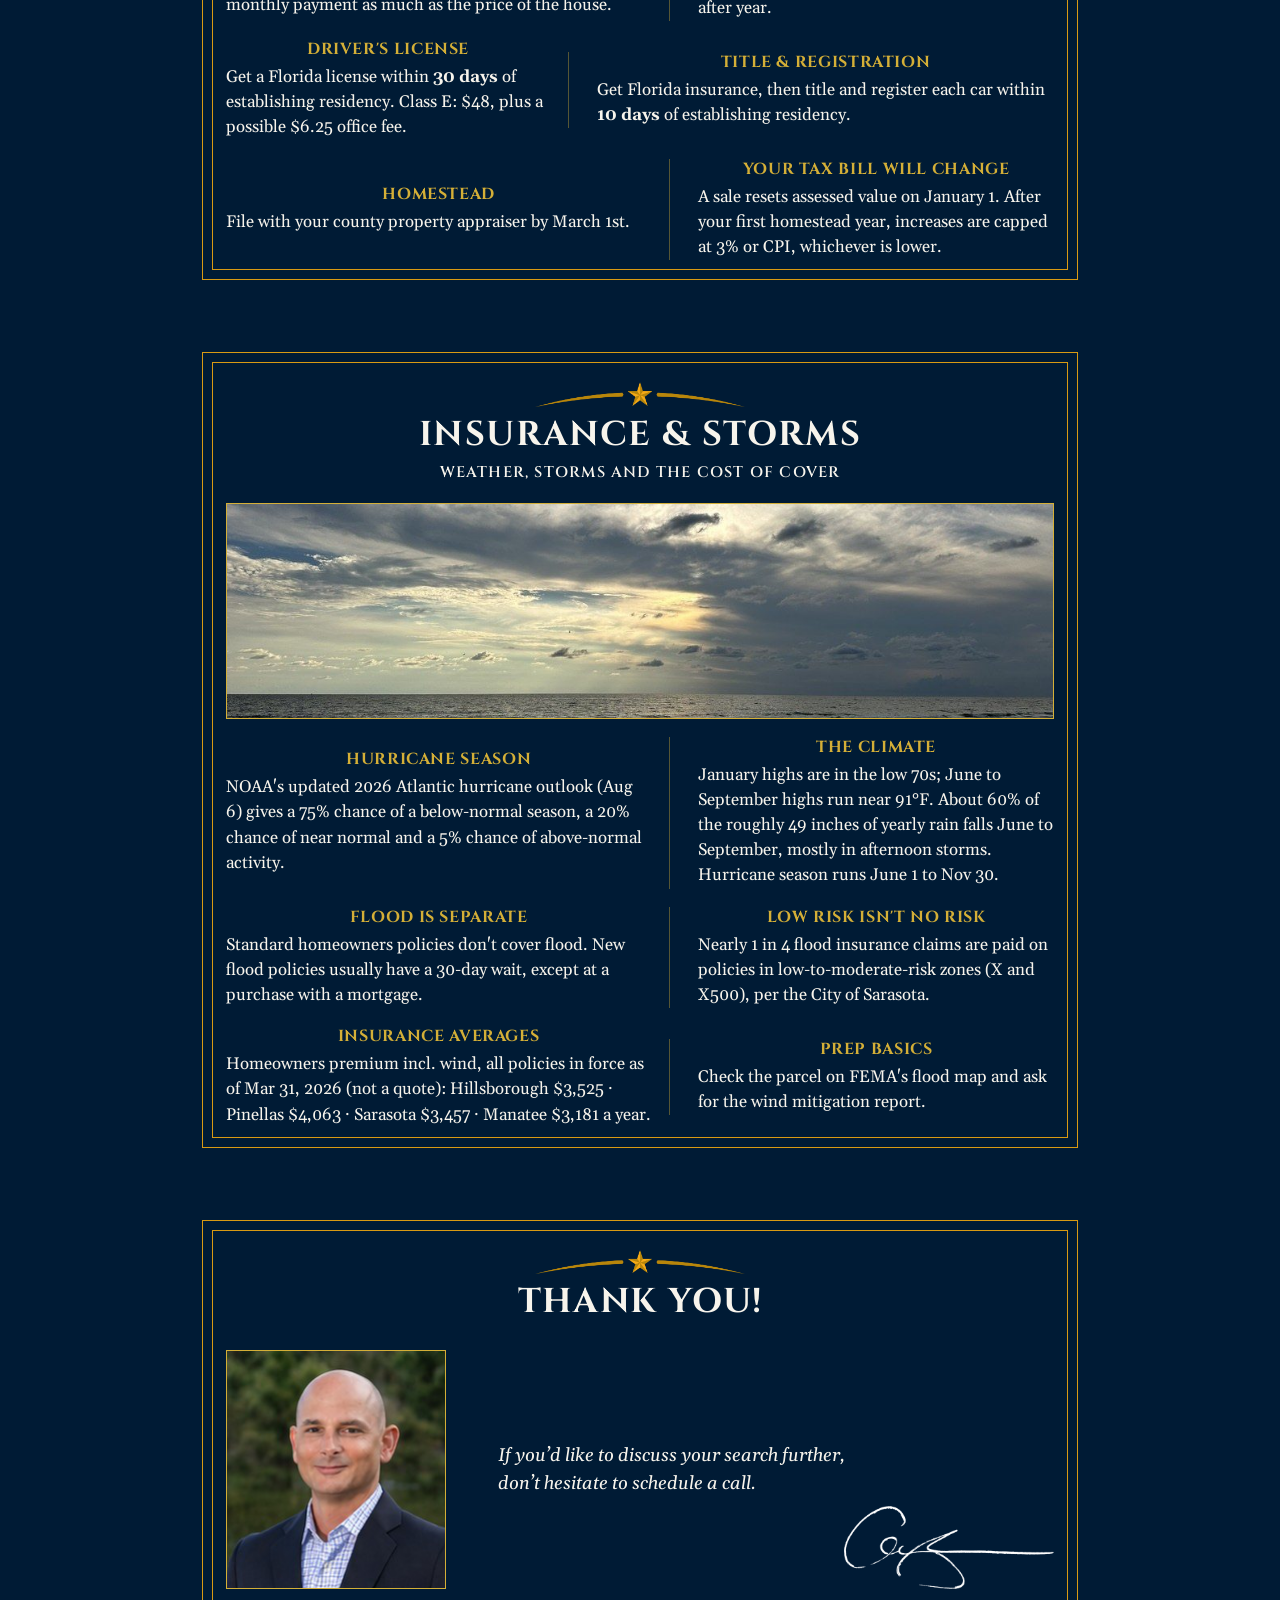
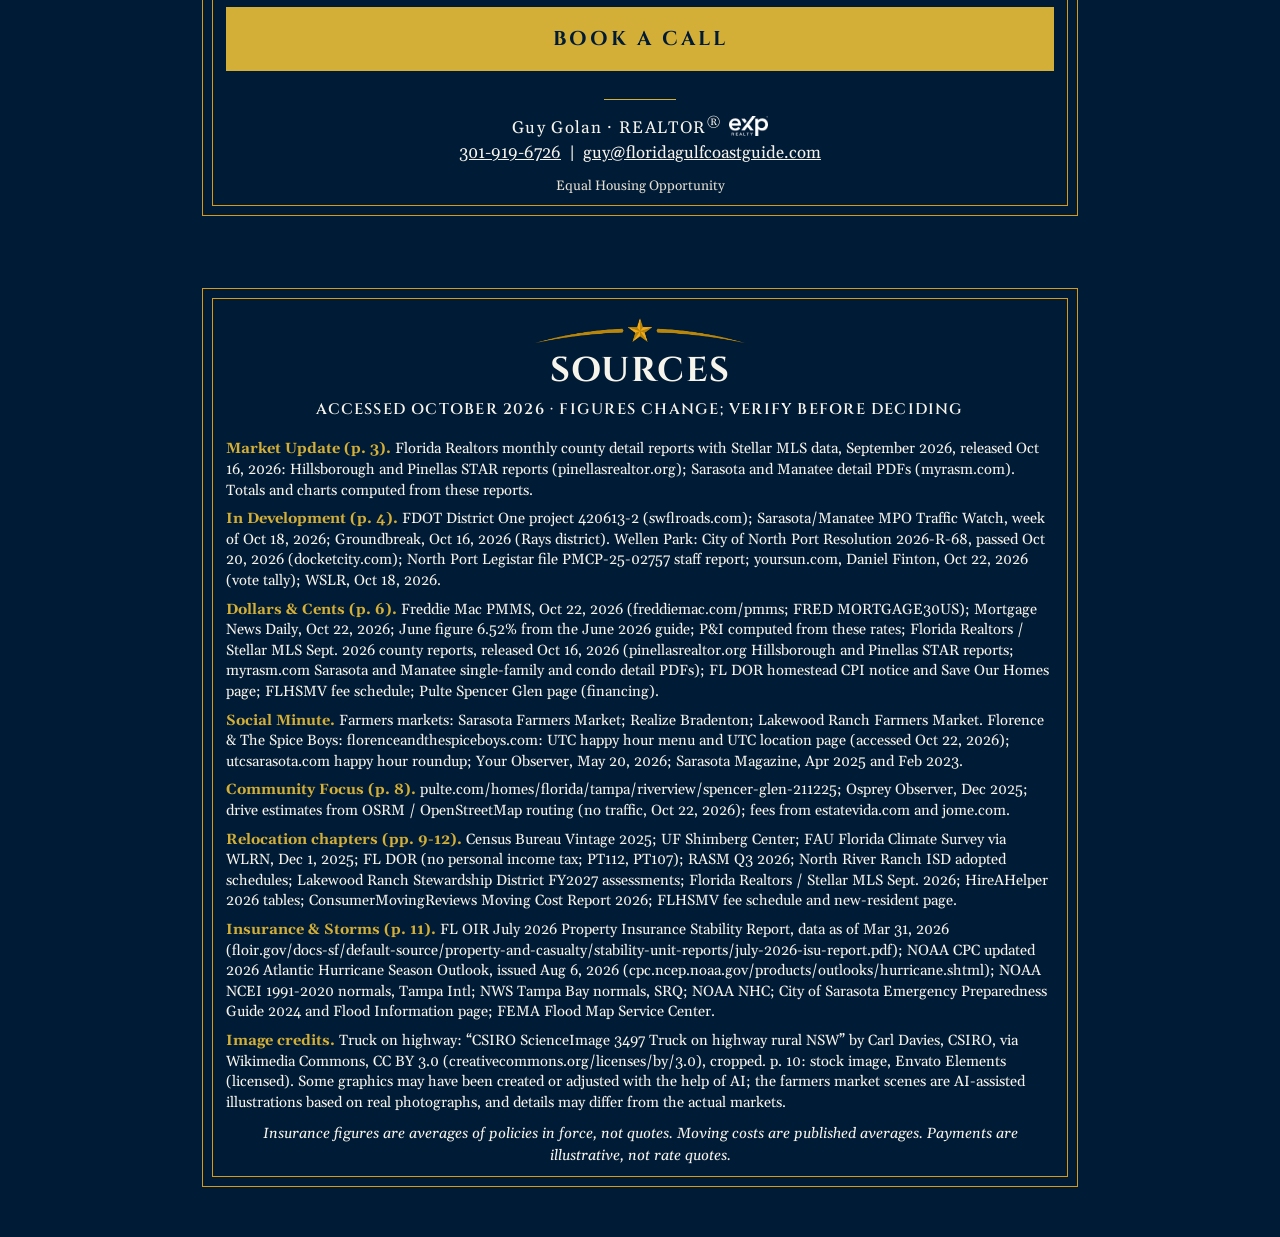
==== commit e79209b6: "Publish v7_23u and point the site at the guide. Archive v7_23s, use the approved night sign on the F" ====
--- a/index.html
+++ b/index.html
@@ -3,53 +3,12 @@
 <head>
   <meta charset="utf-8">
   <meta name="viewport" content="width=device-width, initial-scale=1">
-  <meta name="robots" content="noindex">
-  <meta name="theme-color" content="#001B35">
-  <meta name="description" content="Guy Golan's monthly Florida Gulf Coast Guide. Latest issue: October 2026.">
+  <meta http-equiv="refresh" content="0; url=relocation-guide/">
+  <link rel="canonical" href="relocation-guide/">
   <title>Florida Gulf Coast Guide</title>
-  <link rel="stylesheet" href="css/guide.css">
+  <script>location.replace("relocation-guide/");</script>
 </head>
 <body>
-  <a class="skip" href="#latest">Skip to the latest issue</a>
-  <header class="mast">
-    <div class="bar">
-      <a class="brand" href="index.html">Florida Gulf Coast Guide</a>
-      <p class="bar-meta">Monthly Edition</p>
-    </div>
-  </header>
-  <main>
-    <article class="plate cover" id="latest">
-      <span class="corners" aria-hidden="true"><i></i><i></i><i></i><i></i></span>
-      <div class="lead-space"></div>
-      <img class="wordmark" src="assets/a_wordmark.png" width="1275" height="560" alt="Florida Gulf Coast Guide">
-      <p class="kicker">Latest issue</p>
-      <h1>October 2026</h1>
-      <p class="issueline">Issue No. 1 · Monthly Edition</p>
-      <div class="photos">
-        <img src="issues/2026-10-23/images/a_photo_explore.png" width="622" height="354" alt="House with a metal roof and a dock on a canal, palms along the seawall">
-        <img src="issues/2026-10-23/images/a_photo_aerial.png" width="676" height="214" alt="Aerial view of a coastal neighborhood with pools and docks">
-      </div>
-      <p class="contents-line">Rates · Market · Insurance &amp; Taxes · Rentals · Spencer Glen · Weekend Pick · Tools</p>
-      <p class="enter-wrap"><a class="enter" href="issues/2026-10-23/index.html">Read this issue</a></p>
-      <p class="byline">Guy Golan · eXp Realty · <a href="tel:+13019196726">Call/Text 301-919-6726</a></p>
-      <p class="sources">Draft for review. Not for publication until this issue is approved.</p>
-    </article>
-
-    <article class="plate" id="archive">
-      <span class="star" aria-hidden="true">★</span>
-      <span class="corners" aria-hidden="true"><i></i><i></i><i></i><i></i></span>
-      <h1>Archive</h1>
-      <h2>Newest first</h2>
-      <p class="archive-intro">Each month's guide stays linked here. The newest issue is the one on the plate above.</p>
-      <ol class="archive-list">
-        <li>
-          <a href="issues/2026-10-23/index.html">
-            <span class="when">October 23, 2026</span>
-            <span class="what">Issue No. 1 · Spencer Glen, rates at 7.32%, and a Sarasota happy hour</span>
-          </a>
-        </li>
-      </ol>
-    </article>
-  </main>
+  <p><a href="relocation-guide/">Florida Gulf Coast Guide</a></p>
 </body>
 </html>
